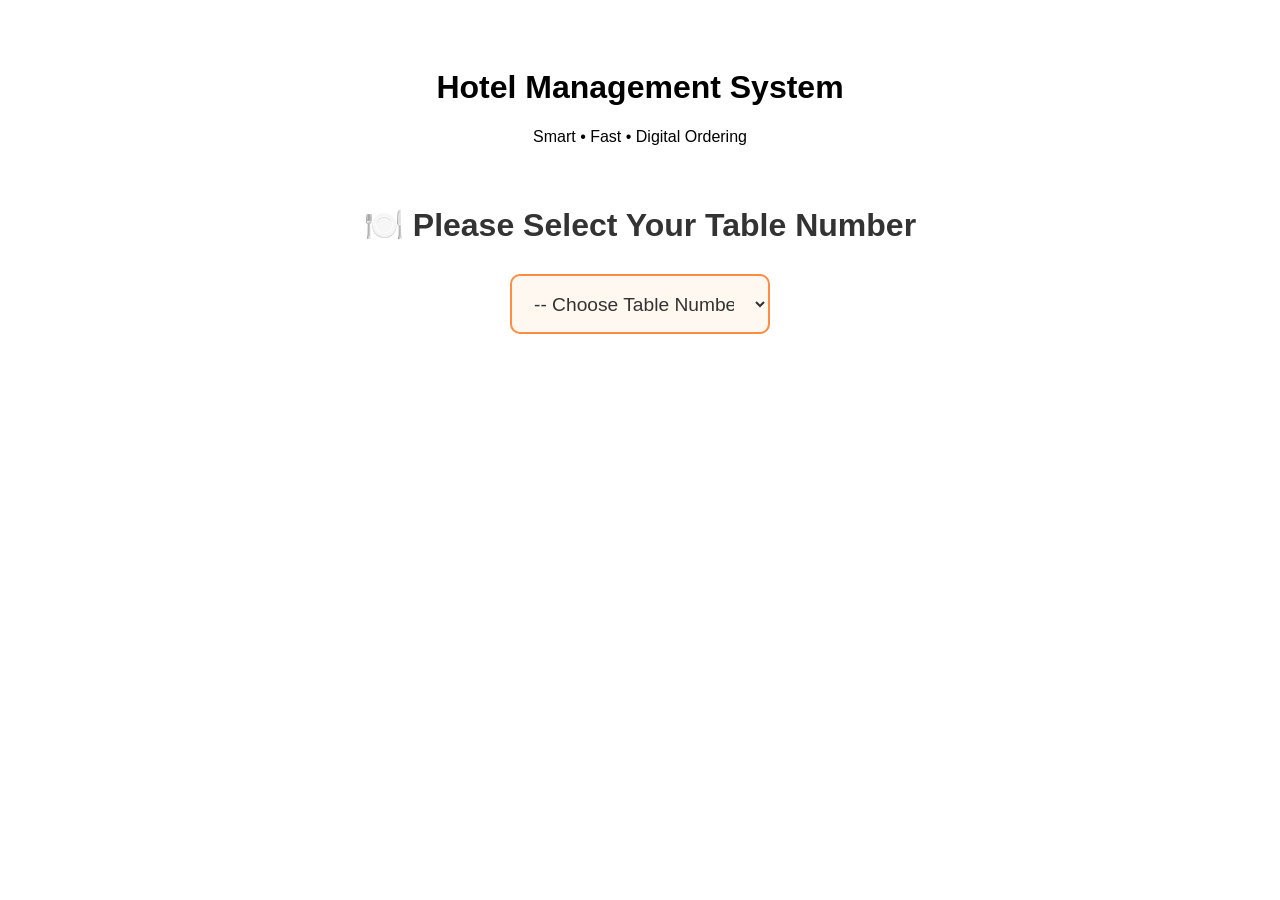
==== menu.html @ e251df4c "Add files via upload" ====
<!DOCTYPE html>
<html lang="en">
<head>
  <meta charset="UTF-8">
  <title>Food Menu | Hotel Management</title>
  <meta name="viewport" content="width=device-width, initial-scale=1.0">

  <link rel="stylesheet" href="menu.css">
</head>
<body>

<div class="restaurant-order-system">
  <h1>🧾 Food Menu - Table No. <span id="tableNoDisplay">--</span></h1>

  <!-- Waiter Service -->
  <div class="waiter-service">
    <h2>🛎️ Waiter Service</h2>

    <div class="waiter-service-item">
      <span>Table is not clean</span>
      <button onclick="callWaiterIssue('Table cleaning required')">Call</button>
    </div>

    <div class="waiter-service-item">
      <span>Water jug is empty</span>
      <button onclick="callWaiterIssue('Water refill required')">Call</button>
    </div>

    <div class="waiter-service-item">
      <span>Need tissue paper</span>
      <button onclick="callWaiterIssue('Tissue paper required')">Call</button>
    </div>

    <div class="waiter-service-item">
      <span>Spilled food on floor</span>
      <button onclick="callWaiterIssue('Food spill cleanup required')">Call</button>
    </div>
  </div>

  <div id="menu-container"></div>

  <button class="order-button" onclick="submitOrder()">🛒 Place Order</button>
  <button class="pay-now-button" onclick="goToPaymentPage()">💳 Pay Now</button>
  <button class="call-waiter-button" onclick="callWaiter()">📞 Call a Waiter</button>

  <!-- Loader -->
  <div id="loaderOverlay" class="loader-overlay">
    <div class="loader"></div>
    <p>Please wait...</p>
  </div>
</div>

<script src="menu.js"></script>
</body>
</html>
---- menu.css ----
/* ===== GLOBAL ===== */
body {
  background-color: #f4f1ed;
  font-family: 'Segoe UI', sans-serif;
  user-select: none;
}

::-webkit-scrollbar {
  width: 0;
}

/* ===== MAIN CONTAINER ===== */
.restaurant-order-system {
  background: #ffffff;
  padding: 30px;
  max-width: 850px;
  margin: 40px auto;
  border-radius: 16px;
  box-shadow: 0 12px 24px rgba(0, 0, 0, 0.08);
  border: 1px solid #e2dcd3;
}

/* ===== HEADER ===== */
.restaurant-order-system h1 {
  text-align: center;
  color: #d35400;
  font-size: 28px;
  margin-bottom: 30px;
}

/* ===== WAITER SERVICE ===== */
.waiter-service {
  background: #fff7f1;
  padding: 24px;
  border-radius: 12px;
  margin-bottom: 30px;
  border: 1px solid #f0e0d1;
}

.waiter-service h2 {
  color: #d35400;
  margin-bottom: 18px;
  font-size: 22px;
}

.waiter-service-item {
  display: flex;
  justify-content: space-between;
  align-items: center;
  margin-bottom: 14px;
  padding: 10px 0;
  border-bottom: 1px solid #f2eae2;
}

.waiter-service-item span {
  font-size: 16px;
}

.waiter-service-item button {
  background: #e67e22;
  color: white;
  border: none;
  border-radius: 8px;
  padding: 6px 14px;
  font-weight: 600;
  cursor: pointer;
  transition: background 0.2s ease;
}

.waiter-service-item button:hover {
  background: #cf711d;
}

/* ===== MENU CATEGORY ===== */
.menu-category {
  background: #fdfaf6;
  padding: 22px;
  border-radius: 14px;
  margin-bottom: 30px;
  border: 1px solid #f0e8dc;
  box-shadow: 0 4px 10px rgba(0, 0, 0, 0.03);
}

.menu-category h2 {
  color: #d35400;
  margin-bottom: 18px;
  font-size: 20px;
  border-bottom: 1px dashed #e0d2c3;
  padding-bottom: 8px;
}

/* ===== MENU ITEM ===== */
.menu-item {
  display: flex;
  justify-content: space-between;
  align-items: center;
  margin-bottom: 14px;
  padding-bottom: 10px;
  border-bottom: 1px dotted #eee1d6;
}

.item-info {
  flex-grow: 1;
}

.item-name {
  font-weight: 600;
  color: #333;
}

.item-price {
  font-size: 14px;
  color: #888;
}

/* ===== ADD / QTY BUTTONS ===== */
.add-icon-btn {
  background: #e67e22;
  color: white;
  border: none;
  border-radius: 50%;
  width: 34px;
  height: 34px;
  font-size: 20px;
  cursor: pointer;
  transition: background 0.2s ease;
}

.add-icon-btn:hover {
  background: #cf711d;
}

.qty-control {
  display: flex;
  gap: 10px;
  align-items: center;
}

.qty-control button {
  background: #e67e22;
  color: white;
  border: none;
  border-radius: 6px;
  padding: 4px 12px;
  font-size: 16px;
  cursor: pointer;
  transition: background 0.2s ease;
}

.qty-control button:hover {
  background: #cf711d;
}

.qty-control span {
  min-width: 20px;
  text-align: center;
  font-weight: bold;
}

/* ===== ACTION BUTTONS ===== */
.order-button,
.pay-now-button,
.call-waiter-button {
  display: block;
  width: 100%;
  max-width: 320px;
  margin: 16px auto;
  padding: 14px 24px;
  font-size: 18px;
  border-radius: 12px;
  border: none;
  cursor: pointer;
  font-weight: bold;
  box-shadow: 0 4px 10px rgba(0,0,0,0.05);
  transition: background 0.2s ease;
}

.order-button {
  background: #e67e22;
  color: white;
}
.order-button:hover {
  background: #cf711d;
}

.pay-now-button {
  background: #2980b9;
  color: white;
}
.pay-now-button:hover {
  background: #216a9c;
}

.call-waiter-button {
  background: #27ae60;
  color: white;
}
.call-waiter-button:hover {
  background: #1e8c4f;
}

/* ===== LOADER ===== */
.loader-overlay {
  position: fixed;
  top: 0;
  left: 0;
  width: 100%;
  height: 100%;
  background: rgba(255,255,255,0.85);
  z-index: 9999;
  display: none;
  flex-direction: column;
  justify-content: center;
  align-items: center;
}

.loader {
  border: 4px solid #ddd;
  border-top: 4px solid #e67e22;
  border-radius: 50%;
  width: 40px;
  height: 40px;
  animation: spin 1s linear infinite;
}

@keyframes spin {
  0% { transform: rotate(0deg); }
  100% { transform: rotate(360deg); }
}
.main-title {
  font-family: 'Playfair Display', serif;
  font-size: 42px;
  font-weight: 700;
  color: #d35400;
  margin-bottom: 10px;
}

.subtitle {
  font-family: 'Poppins', sans-serif;
  font-size: 16px;
  color: #777;
  margin-bottom: 40px;
  letter-spacing: 1px;
}
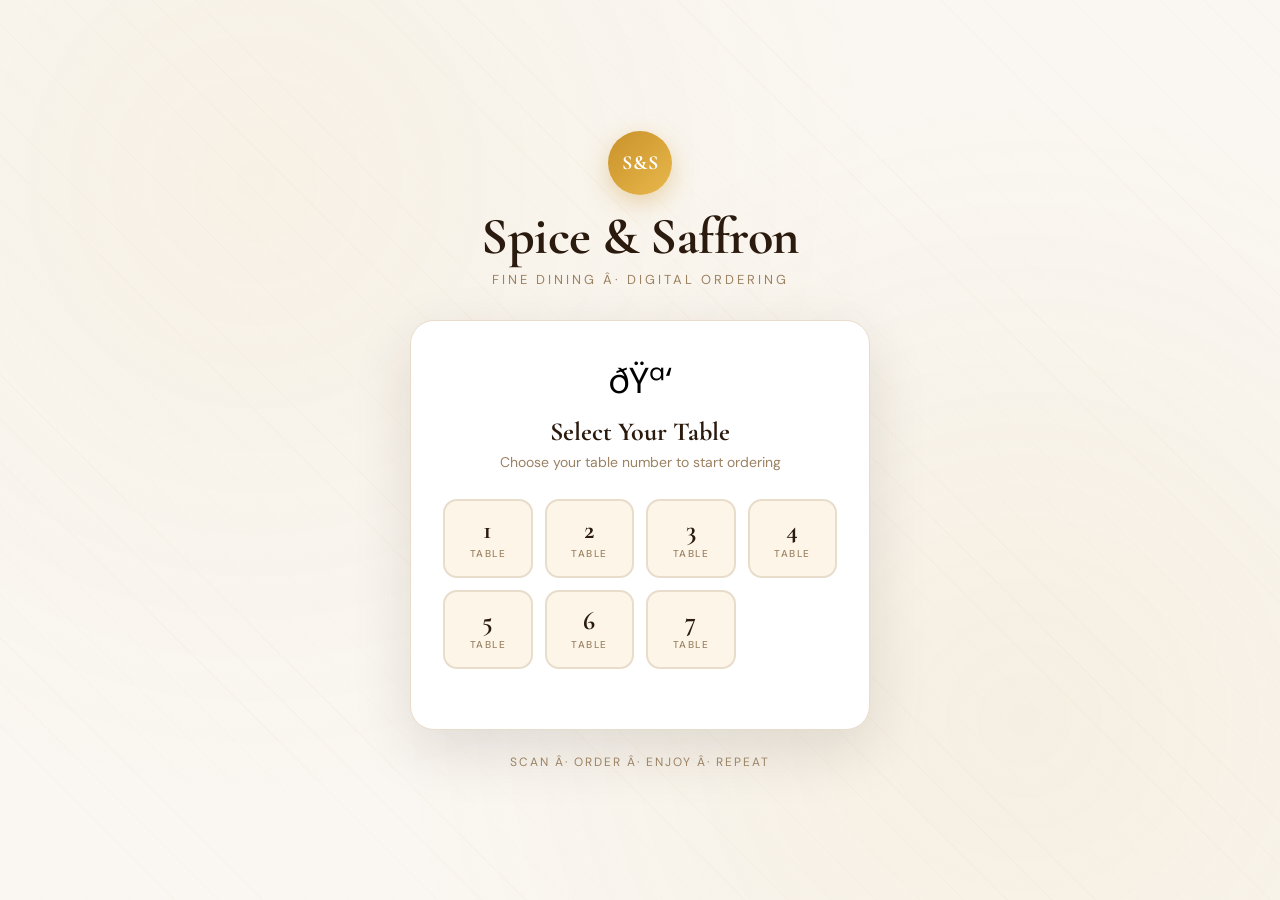
==== commit 91f019ac: "Modified UI Improve Security" ====
--- a/menu.html
+++ b/menu.html
@@ -1,55 +1,97 @@
-<!DOCTYPE html>
-<html lang="en">
-<head>
-  <meta charset="UTF-8">
-  <title>Food Menu | Hotel Management</title>
-  <meta name="viewport" content="width=device-width, initial-scale=1.0">
-
-  <link rel="stylesheet" href="menu.css">
-</head>
-<body>
-
-<div class="restaurant-order-system">
-  <h1>🧾 Food Menu - Table No. <span id="tableNoDisplay">--</span></h1>
-
-  <!-- Waiter Service -->
-  <div class="waiter-service">
-    <h2>🛎️ Waiter Service</h2>
-
-    <div class="waiter-service-item">
-      <span>Table is not clean</span>
-      <button onclick="callWaiterIssue('Table cleaning required')">Call</button>
-    </div>
-
-    <div class="waiter-service-item">
-      <span>Water jug is empty</span>
-      <button onclick="callWaiterIssue('Water refill required')">Call</button>
-    </div>
-
-    <div class="waiter-service-item">
-      <span>Need tissue paper</span>
-      <button onclick="callWaiterIssue('Tissue paper required')">Call</button>
-    </div>
-
-    <div class="waiter-service-item">
-      <span>Spilled food on floor</span>
-      <button onclick="callWaiterIssue('Food spill cleanup required')">Call</button>
-    </div>
-  </div>
-
-  <div id="menu-container"></div>
-
-  <button class="order-button" onclick="submitOrder()">🛒 Place Order</button>
-  <button class="pay-now-button" onclick="goToPaymentPage()">💳 Pay Now</button>
-  <button class="call-waiter-button" onclick="callWaiter()">📞 Call a Waiter</button>
-
-  <!-- Loader -->
-  <div id="loaderOverlay" class="loader-overlay">
-    <div class="loader"></div>
-    <p>Please wait...</p>
-  </div>
-</div>
-
-<script src="menu.js"></script>
-</body>
-</html>
+<!DOCTYPE html>
+<html lang="en">
+<head>
+  <meta charset="UTF-8">
+  <title>Menu | Spice & Saffron</title>
+  <meta name="viewport" content="width=device-width, initial-scale=1.0">
+  <link rel="stylesheet" href="menu.css">
+  <link href="https://fonts.googleapis.com/css2?family=Cormorant+Garamond:wght@400;600;700&family=DM+Sans:wght@300;400;500&display=swap" rel="stylesheet">
+</head>
+<body>
+
+  <!-- TOP BAR -->
+  <header class="top-bar">
+    <div class="top-bar-left">
+      <div class="logo-sm">S&S</div>
+      <div>
+        <div class="brand-sm">Spice & Saffron</div>
+        <div class="table-badge">Table <span id="tableNoDisplay">--</span></div>
+      </div>
+    </div>
+    <div class="cart-pill" id="cartPill" onclick="scrollToOrder()">
+      <span>🛒</span>
+      <span id="cartCount">0</span>
+      <span class="cart-sep">·</span>
+      <span id="cartTotal">₹0</span>
+    </div>
+  </header>
+
+  <!-- CATEGORY NAV -->
+  <nav class="cat-nav" id="catNav"></nav>
+
+  <!-- MAIN CONTENT -->
+  <main class="main-wrap">
+
+    <!-- WAITER SERVICE CARD -->
+    <section class="service-card">
+      <h3 class="section-heading">🛎️ Need Assistance?</h3>
+      <div class="service-grid">
+        <button class="service-btn" onclick="callWaiterIssue('Table cleaning required')">
+          <span class="s-icon">🧹</span>
+          <span>Clean Table</span>
+        </button>
+        <button class="service-btn" onclick="callWaiterIssue('Water refill required')">
+          <span class="s-icon">💧</span>
+          <span>Water Refill</span>
+        </button>
+        <button class="service-btn" onclick="callWaiterIssue('Tissue paper required')">
+          <span class="s-icon">🧻</span>
+          <span>Tissue Paper</span>
+        </button>
+        <button class="service-btn" onclick="callWaiterIssue('Food spill cleanup required')">
+          <span class="s-icon">🫧</span>
+          <span>Food Spill</span>
+        </button>
+      </div>
+    </section>
+
+    <!-- MENU CONTAINER -->
+    <div id="menu-container"></div>
+
+    <!-- ORDER SUMMARY SECTION -->
+    <section class="order-summary" id="orderSummary" style="display:none;">
+      <h3 class="section-heading">🛒 Your Order</h3>
+      <div id="orderList" class="order-list"></div>
+      <div class="order-total-row">
+        <span>Total</span>
+        <span id="orderTotalDisplay">₹0</span>
+      </div>
+    </section>
+
+    <!-- ACTION BUTTONS -->
+    <div class="action-bar">
+      <button class="action-btn btn-place" onclick="submitOrder()">
+        <span>🧾</span> Place Order
+      </button>
+      <button class="action-btn btn-pay" onclick="goToPaymentPage()">
+        <span>💳</span> Pay Now
+      </button>
+      <button class="action-btn btn-waiter" onclick="callWaiter()">
+        <span>📞</span> Call Waiter
+      </button>
+    </div>
+
+  </main>
+
+  <!-- LOADER -->
+  <div id="loaderOverlay" class="loader-overlay">
+    <div class="loader-ring"></div>
+    <p>Please wait…</p>
+  </div>
+
+  <!-- TOAST -->
+  <div class="toast" id="toast"></div>
+
+  <script src="menu.js"></script>
+</body>
+</html>
--- a/menu.css
+++ b/menu.css
@@ -1,244 +1,460 @@
-/* ===== GLOBAL ===== */
-body {
-  background-color: #f4f1ed;
-  font-family: 'Segoe UI', sans-serif;
-  user-select: none;
-}
-
-::-webkit-scrollbar {
-  width: 0;
-}
-
-/* ===== MAIN CONTAINER ===== */
-.restaurant-order-system {
-  background: #ffffff;
-  padding: 30px;
-  max-width: 850px;
-  margin: 40px auto;
-  border-radius: 16px;
-  box-shadow: 0 12px 24px rgba(0, 0, 0, 0.08);
-  border: 1px solid #e2dcd3;
-}
-
-/* ===== HEADER ===== */
-.restaurant-order-system h1 {
-  text-align: center;
-  color: #d35400;
-  font-size: 28px;
-  margin-bottom: 30px;
-}
-
-/* ===== WAITER SERVICE ===== */
-.waiter-service {
-  background: #fff7f1;
-  padding: 24px;
-  border-radius: 12px;
-  margin-bottom: 30px;
-  border: 1px solid #f0e0d1;
-}
-
-.waiter-service h2 {
-  color: #d35400;
-  margin-bottom: 18px;
-  font-size: 22px;
-}
-
-.waiter-service-item {
-  display: flex;
-  justify-content: space-between;
-  align-items: center;
-  margin-bottom: 14px;
-  padding: 10px 0;
-  border-bottom: 1px solid #f2eae2;
-}
-
-.waiter-service-item span {
-  font-size: 16px;
-}
-
-.waiter-service-item button {
-  background: #e67e22;
-  color: white;
-  border: none;
-  border-radius: 8px;
-  padding: 6px 14px;
-  font-weight: 600;
-  cursor: pointer;
-  transition: background 0.2s ease;
-}
-
-.waiter-service-item button:hover {
-  background: #cf711d;
-}
-
-/* ===== MENU CATEGORY ===== */
-.menu-category {
-  background: #fdfaf6;
-  padding: 22px;
-  border-radius: 14px;
-  margin-bottom: 30px;
-  border: 1px solid #f0e8dc;
-  box-shadow: 0 4px 10px rgba(0, 0, 0, 0.03);
-}
-
-.menu-category h2 {
-  color: #d35400;
-  margin-bottom: 18px;
-  font-size: 20px;
-  border-bottom: 1px dashed #e0d2c3;
-  padding-bottom: 8px;
-}
-
-/* ===== MENU ITEM ===== */
-.menu-item {
-  display: flex;
-  justify-content: space-between;
-  align-items: center;
-  margin-bottom: 14px;
-  padding-bottom: 10px;
-  border-bottom: 1px dotted #eee1d6;
-}
-
-.item-info {
-  flex-grow: 1;
-}
-
-.item-name {
-  font-weight: 600;
-  color: #333;
-}
-
-.item-price {
-  font-size: 14px;
-  color: #888;
-}
-
-/* ===== ADD / QTY BUTTONS ===== */
-.add-icon-btn {
-  background: #e67e22;
-  color: white;
-  border: none;
-  border-radius: 50%;
-  width: 34px;
-  height: 34px;
-  font-size: 20px;
-  cursor: pointer;
-  transition: background 0.2s ease;
-}
-
-.add-icon-btn:hover {
-  background: #cf711d;
-}
-
-.qty-control {
-  display: flex;
-  gap: 10px;
-  align-items: center;
-}
-
-.qty-control button {
-  background: #e67e22;
-  color: white;
-  border: none;
-  border-radius: 6px;
-  padding: 4px 12px;
-  font-size: 16px;
-  cursor: pointer;
-  transition: background 0.2s ease;
-}
-
-.qty-control button:hover {
-  background: #cf711d;
-}
-
-.qty-control span {
-  min-width: 20px;
-  text-align: center;
-  font-weight: bold;
-}
-
-/* ===== ACTION BUTTONS ===== */
-.order-button,
-.pay-now-button,
-.call-waiter-button {
-  display: block;
-  width: 100%;
-  max-width: 320px;
-  margin: 16px auto;
-  padding: 14px 24px;
-  font-size: 18px;
-  border-radius: 12px;
-  border: none;
-  cursor: pointer;
-  font-weight: bold;
-  box-shadow: 0 4px 10px rgba(0,0,0,0.05);
-  transition: background 0.2s ease;
-}
-
-.order-button {
-  background: #e67e22;
-  color: white;
-}
-.order-button:hover {
-  background: #cf711d;
-}
-
-.pay-now-button {
-  background: #2980b9;
-  color: white;
-}
-.pay-now-button:hover {
-  background: #216a9c;
-}
-
-.call-waiter-button {
-  background: #27ae60;
-  color: white;
-}
-.call-waiter-button:hover {
-  background: #1e8c4f;
-}
-
-/* ===== LOADER ===== */
-.loader-overlay {
-  position: fixed;
-  top: 0;
-  left: 0;
-  width: 100%;
-  height: 100%;
-  background: rgba(255,255,255,0.85);
-  z-index: 9999;
-  display: none;
-  flex-direction: column;
-  justify-content: center;
-  align-items: center;
-}
-
-.loader {
-  border: 4px solid #ddd;
-  border-top: 4px solid #e67e22;
-  border-radius: 50%;
-  width: 40px;
-  height: 40px;
-  animation: spin 1s linear infinite;
-}
-
-@keyframes spin {
-  0% { transform: rotate(0deg); }
-  100% { transform: rotate(360deg); }
-}
-.main-title {
-  font-family: 'Playfair Display', serif;
-  font-size: 42px;
-  font-weight: 700;
-  color: #d35400;
-  margin-bottom: 10px;
-}
-
-.subtitle {
-  font-family: 'Poppins', sans-serif;
-  font-size: 16px;
-  color: #777;
-  margin-bottom: 40px;
-  letter-spacing: 1px;
-}
+/* ===== RESET & BASE ===== */
+*, *::before, *::after { box-sizing: border-box; margin: 0; padding: 0; }
+
+:root {
+  --gold: #c9922a;
+  --gold-light: #e8b84b;
+  --gold-pale: #fdf6e8;
+  --brown-dark: #2b1a0e;
+  --cream: #f5f0e8;
+  --white: #ffffff;
+  --text: #1a1209;
+  --text-muted: #9b8263;
+  --border: #e8dccb;
+  --green: #2d7a4f;
+  --blue: #1e5f9c;
+  --red: #c0392b;
+  --radius: 16px;
+  --shadow-sm: 0 2px 12px rgba(43,26,14,0.07);
+  --shadow-md: 0 8px 32px rgba(43,26,14,0.1);
+}
+
+body {
+  font-family: 'DM Sans', 'Segoe UI', sans-serif;
+  background: var(--cream);
+  min-height: 100vh;
+  user-select: none;
+  padding-bottom: 40px;
+}
+
+::-webkit-scrollbar { width: 0; }
+
+/* ===== TOP BAR ===== */
+.top-bar {
+  position: sticky;
+  top: 0;
+  z-index: 100;
+  background: var(--white);
+  border-bottom: 1px solid var(--border);
+  padding: 14px 20px;
+  display: flex;
+  align-items: center;
+  justify-content: space-between;
+  box-shadow: var(--shadow-sm);
+}
+
+.top-bar-left {
+  display: flex;
+  align-items: center;
+  gap: 12px;
+}
+
+.logo-sm {
+  width: 40px;
+  height: 40px;
+  border-radius: 50%;
+  background: linear-gradient(135deg, var(--gold), var(--gold-light));
+  color: white;
+  font-family: 'Cormorant Garamond', serif;
+  font-size: 14px;
+  font-weight: 700;
+  display: flex;
+  align-items: center;
+  justify-content: center;
+  letter-spacing: 0.5px;
+  flex-shrink: 0;
+}
+
+.brand-sm {
+  font-family: 'Cormorant Garamond', serif;
+  font-size: 18px;
+  font-weight: 700;
+  color: var(--brown-dark);
+  line-height: 1;
+}
+
+.table-badge {
+  font-size: 12px;
+  color: var(--text-muted);
+  margin-top: 2px;
+  font-weight: 500;
+}
+
+/* ===== CART PILL ===== */
+.cart-pill {
+  display: flex;
+  align-items: center;
+  gap: 6px;
+  background: var(--gold);
+  color: white;
+  padding: 8px 16px;
+  border-radius: 50px;
+  font-size: 14px;
+  font-weight: 600;
+  cursor: pointer;
+  transition: all 0.2s;
+  box-shadow: 0 4px 14px rgba(201,146,42,0.35);
+  min-width: 80px;
+  justify-content: center;
+}
+
+.cart-pill:hover {
+  background: #b8821f;
+  transform: translateY(-1px);
+}
+
+.cart-sep { opacity: 0.6; }
+
+/* ===== CATEGORY NAV ===== */
+.cat-nav {
+  display: flex;
+  gap: 10px;
+  overflow-x: auto;
+  padding: 14px 20px;
+  background: var(--white);
+  border-bottom: 1px solid var(--border);
+  position: sticky;
+  top: 69px;
+  z-index: 99;
+  scrollbar-width: none;
+}
+
+.cat-nav::-webkit-scrollbar { display: none; }
+
+.cat-chip {
+  flex-shrink: 0;
+  padding: 7px 16px;
+  background: var(--gold-pale);
+  border: 1.5px solid var(--border);
+  border-radius: 50px;
+  font-size: 13px;
+  font-weight: 500;
+  color: var(--brown-dark);
+  cursor: pointer;
+  transition: all 0.2s;
+  white-space: nowrap;
+}
+
+.cat-chip:hover, .cat-chip.active {
+  background: var(--gold);
+  border-color: var(--gold);
+  color: white;
+  box-shadow: 0 3px 12px rgba(201,146,42,0.3);
+}
+
+/* ===== MAIN WRAP ===== */
+.main-wrap {
+  max-width: 680px;
+  margin: 0 auto;
+  padding: 20px 16px;
+  display: flex;
+  flex-direction: column;
+  gap: 20px;
+}
+
+/* ===== SECTION HEADINGS ===== */
+.section-heading {
+  font-family: 'Cormorant Garamond', serif;
+  font-size: 20px;
+  font-weight: 700;
+  color: var(--brown-dark);
+  margin-bottom: 14px;
+}
+
+/* ===== SERVICE CARD ===== */
+.service-card {
+  background: var(--white);
+  border-radius: var(--radius);
+  padding: 20px;
+  border: 1px solid var(--border);
+  box-shadow: var(--shadow-sm);
+}
+
+.service-grid {
+  display: grid;
+  grid-template-columns: repeat(2, 1fr);
+  gap: 10px;
+}
+
+@media (min-width: 480px) {
+  .service-grid { grid-template-columns: repeat(4, 1fr); }
+}
+
+.service-btn {
+  display: flex;
+  flex-direction: column;
+  align-items: center;
+  gap: 6px;
+  padding: 14px 10px;
+  background: var(--gold-pale);
+  border: 1.5px solid var(--border);
+  border-radius: 12px;
+  cursor: pointer;
+  transition: all 0.2s;
+  font-size: 12px;
+  font-weight: 500;
+  color: var(--brown-dark);
+  font-family: 'DM Sans', sans-serif;
+}
+
+.service-btn:hover {
+  background: #fff3d6;
+  border-color: var(--gold);
+  transform: translateY(-2px);
+  box-shadow: 0 4px 14px rgba(201,146,42,0.2);
+}
+
+.s-icon { font-size: 22px; }
+
+/* ===== MENU CATEGORY ===== */
+.menu-category {
+  background: var(--white);
+  border-radius: var(--radius);
+  padding: 20px;
+  border: 1px solid var(--border);
+  box-shadow: var(--shadow-sm);
+}
+
+.menu-category h2 {
+  font-family: 'Cormorant Garamond', serif;
+  font-size: 20px;
+  font-weight: 700;
+  color: var(--brown-dark);
+  margin-bottom: 14px;
+  padding-bottom: 10px;
+  border-bottom: 1px dashed var(--border);
+}
+
+/* ===== MENU ITEM ===== */
+.menu-item {
+  display: flex;
+  align-items: center;
+  justify-content: space-between;
+  padding: 12px 0;
+  border-bottom: 1px solid #f2ede5;
+  gap: 12px;
+}
+
+.menu-item:last-child { border-bottom: none; }
+
+.item-info { flex: 1; }
+
+.item-name {
+  font-weight: 500;
+  color: var(--text);
+  font-size: 15px;
+  display: block;
+  margin-bottom: 2px;
+}
+
+.item-price {
+  font-size: 13px;
+  color: var(--gold);
+  font-weight: 600;
+}
+
+/* ===== ADD / QTY CONTROLS ===== */
+.button-wrapper { flex-shrink: 0; }
+
+.add-icon-btn {
+  width: 36px;
+  height: 36px;
+  background: linear-gradient(135deg, var(--gold), var(--gold-light));
+  color: white;
+  border: none;
+  border-radius: 50%;
+  font-size: 22px;
+  cursor: pointer;
+  display: flex;
+  align-items: center;
+  justify-content: center;
+  transition: all 0.2s;
+  box-shadow: 0 3px 10px rgba(201,146,42,0.3);
+  line-height: 1;
+  padding-bottom: 1px;
+}
+
+.add-icon-btn:hover {
+  transform: scale(1.1);
+  box-shadow: 0 5px 16px rgba(201,146,42,0.45);
+}
+
+.qty-control {
+  display: flex;
+  align-items: center;
+  gap: 0;
+  background: var(--gold-pale);
+  border: 1.5px solid var(--border);
+  border-radius: 50px;
+  overflow: hidden;
+}
+
+.qty-control button {
+  width: 32px;
+  height: 32px;
+  background: transparent;
+  color: var(--gold);
+  border: none;
+  font-size: 18px;
+  font-weight: 700;
+  cursor: pointer;
+  transition: background 0.15s;
+  display: flex;
+  align-items: center;
+  justify-content: center;
+}
+
+.qty-control button:hover { background: #fdecc5; }
+
+.qty-control span {
+  min-width: 28px;
+  text-align: center;
+  font-weight: 700;
+  font-size: 15px;
+  color: var(--brown-dark);
+}
+
+/* ===== ORDER SUMMARY ===== */
+.order-summary {
+  background: var(--white);
+  border-radius: var(--radius);
+  padding: 20px;
+  border: 1.5px solid #e8d5ab;
+  box-shadow: var(--shadow-sm);
+}
+
+.order-list { margin-bottom: 16px; }
+
+.order-line {
+  display: flex;
+  justify-content: space-between;
+  padding: 8px 0;
+  border-bottom: 1px dotted var(--border);
+  font-size: 14px;
+  color: var(--text);
+}
+
+.order-line:last-child { border-bottom: none; }
+
+.order-line-name { color: var(--brown-dark); font-weight: 500; }
+.order-line-price { color: var(--gold); font-weight: 600; }
+
+.order-total-row {
+  display: flex;
+  justify-content: space-between;
+  align-items: center;
+  padding-top: 14px;
+  border-top: 2px solid var(--border);
+  font-family: 'Cormorant Garamond', serif;
+  font-size: 22px;
+  font-weight: 700;
+  color: var(--brown-dark);
+}
+
+#orderTotalDisplay { color: var(--gold); }
+
+/* ===== ACTION BAR ===== */
+.action-bar {
+  display: flex;
+  flex-direction: column;
+  gap: 12px;
+}
+
+.action-btn {
+  width: 100%;
+  padding: 16px;
+  font-size: 16px;
+  font-weight: 600;
+  border: none;
+  border-radius: 14px;
+  cursor: pointer;
+  display: flex;
+  align-items: center;
+  justify-content: center;
+  gap: 8px;
+  transition: all 0.2s;
+  font-family: 'DM Sans', sans-serif;
+  letter-spacing: 0.3px;
+}
+
+.btn-place {
+  background: linear-gradient(135deg, #c9922a, #e8b84b);
+  color: white;
+  box-shadow: 0 6px 20px rgba(201,146,42,0.4);
+}
+.btn-place:hover {
+  transform: translateY(-2px);
+  box-shadow: 0 10px 28px rgba(201,146,42,0.5);
+}
+
+.btn-pay {
+  background: linear-gradient(135deg, #1e5f9c, #2980b9);
+  color: white;
+  box-shadow: 0 6px 20px rgba(30,95,156,0.3);
+}
+.btn-pay:hover {
+  transform: translateY(-2px);
+  box-shadow: 0 10px 28px rgba(30,95,156,0.4);
+}
+
+.btn-waiter {
+  background: linear-gradient(135deg, #2d7a4f, #27ae60);
+  color: white;
+  box-shadow: 0 6px 20px rgba(45,122,79,0.3);
+}
+.btn-waiter:hover {
+  transform: translateY(-2px);
+  box-shadow: 0 10px 28px rgba(45,122,79,0.4);
+}
+
+/* ===== LOADER ===== */
+.loader-overlay {
+  position: fixed;
+  inset: 0;
+  background: rgba(245,240,232,0.9);
+  z-index: 9999;
+  display: none;
+  flex-direction: column;
+  align-items: center;
+  justify-content: center;
+  gap: 14px;
+  backdrop-filter: blur(4px);
+}
+
+.loader-ring {
+  width: 44px;
+  height: 44px;
+  border: 3px solid var(--border);
+  border-top-color: var(--gold);
+  border-radius: 50%;
+  animation: spin 0.9s linear infinite;
+}
+
+/* ===== TOAST ===== */
+.toast {
+  position: fixed;
+  bottom: 80px;
+  left: 50%;
+  transform: translateX(-50%) translateY(20px);
+  background: var(--brown-dark);
+  color: white;
+  padding: 12px 24px;
+  border-radius: 50px;
+  font-size: 14px;
+  font-weight: 500;
+  opacity: 0;
+  pointer-events: none;
+  transition: all 0.3s ease;
+  white-space: nowrap;
+  z-index: 9998;
+  box-shadow: 0 6px 20px rgba(0,0,0,0.2);
+}
+
+.toast.show {
+  opacity: 1;
+  transform: translateX(-50%) translateY(0);
+}
+
+@keyframes spin {
+  to { transform: rotate(360deg); }
+}
